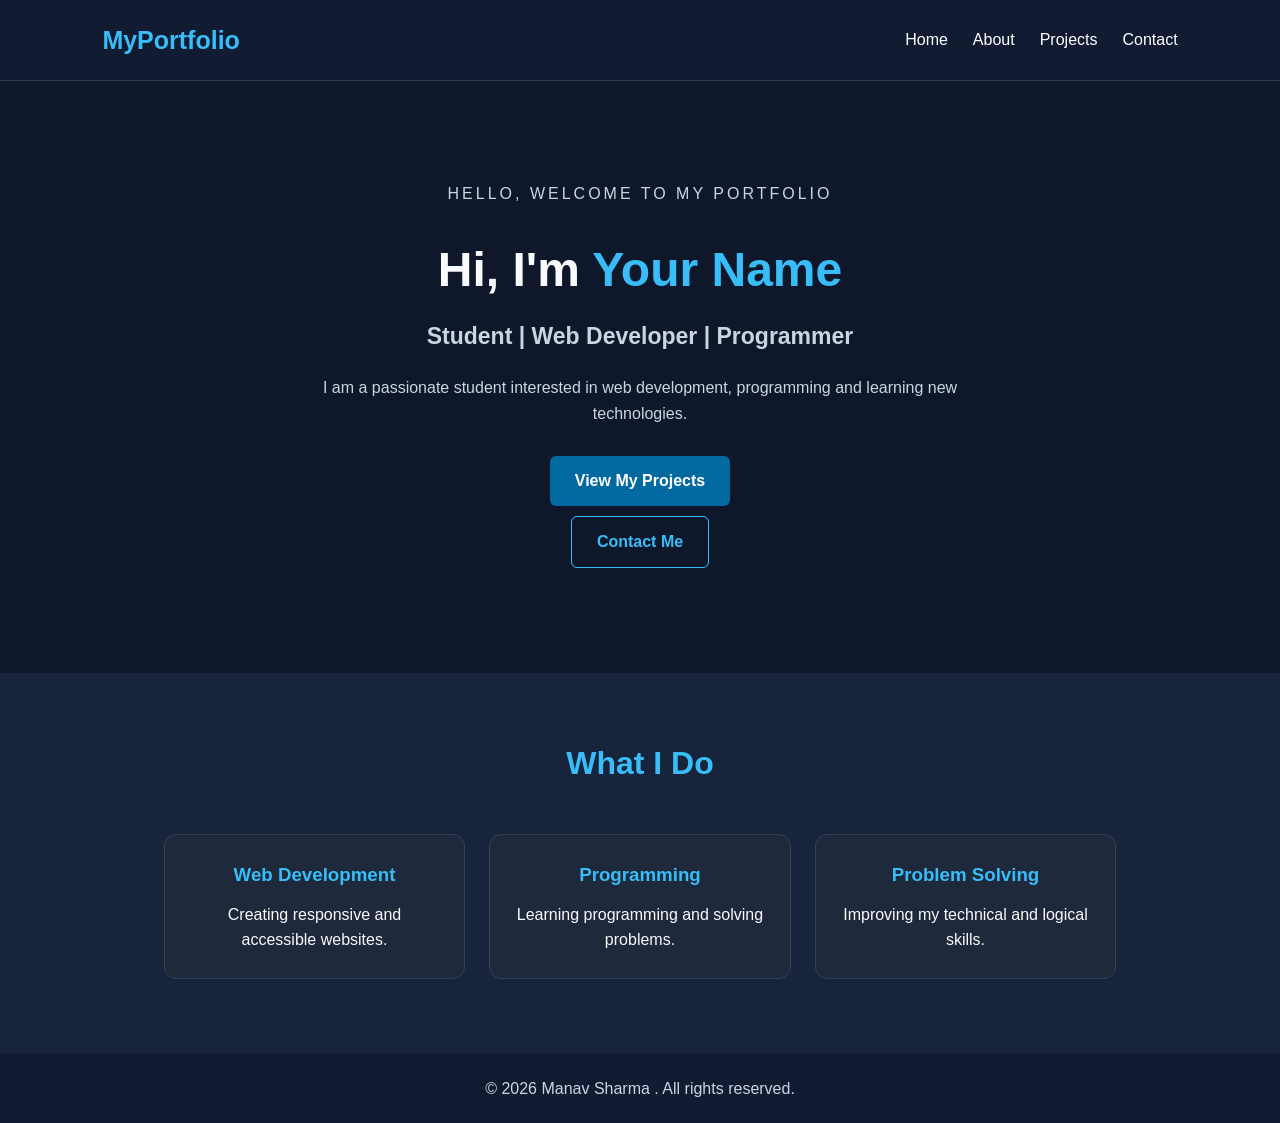
==== index.html @ a0c36248 "Add files via upload" ====
<!DOCTYPE html>
<html lang="en">
<head>
    <meta charset="UTF-8">
    <meta name="viewport" content="width=device-width, initial-scale=1.0">

    <meta name="description" content="Personal portfolio website showcasing my skills, education and projects.">
    <meta name="author" content="Your Name">

    <title>My Portfolio | Home</title>

    <link rel="stylesheet" href="style.css">
    <script src="script.js" defer></script>
</head>

<body>

    <header>
        <nav aria-label="Main navigation">
            <a href="index.html" class="logo">MyPortfolio</a>

            <ul>
                <li><a href="index.html" aria-current="page">Home</a></li>
                <li><a href="about.html">About</a></li>
                <li><a href="projects.html">Projects</a></li>
                <li><a href="contact.html">Contact</a></li>
            </ul>
        </nav>
    </header>

    <main>
        <section class="hero" aria-labelledby="hero-title">

            <p class="intro">HELLO, WELCOME TO MY PORTFOLIO</p>

            <h1 id="hero-title">
                Hi, I'm <span>Your Name</span>
            </h1>

            <h2>Student | Web Developer | Programmer</h2>

            <p>
                I am a passionate student interested in web development,
                programming and learning new technologies.
            </p>

            <a href="projects.html" class="btn">View My Projects</a>

            <a href="contact.html" class="btn secondary">Contact Me</a>

        </section>

        <section class="highlights" aria-labelledby="highlights-title">
            <h2 id="highlights-title">What I Do</h2>

            <article>
                <h3>Web Development</h3>
                <p>Creating responsive and accessible websites.</p>
            </article>

            <article>
                <h3>Programming</h3>
                <p>Learning programming and solving problems.</p>
            </article>

            <article>
                <h3>Problem Solving</h3>
                <p>Improving my technical and logical skills.</p>
            </article>
        </section>
    </main>

    <footer>
        <p>&copy; 2026 Manav Sharma . All rights reserved.</p>
    </footer>

</body>
</html>
---- style.css ----
/* General Settings */
* {
    margin: 0;
    padding: 0;
    box-sizing: border-box;
}

html {
    scroll-behavior: smooth;
}

body {
    font-family: Arial, sans-serif;
    background: #0f172a;
    color: #f8fafc;
    line-height: 1.6;
}

/* Navigation */
header {
    background: #111c33;
    padding: 20px 8%;
    border-bottom: 1px solid #334155;
}

nav {
    display: flex;
    justify-content: space-between;
    align-items: center;
    flex-wrap: wrap;
    gap: 15px;
}

.logo {
    color: #38bdf8;
    font-size: 25px;
    font-weight: bold;
    text-decoration: none;
}

nav ul {
    display: flex;
    list-style: none;
    gap: 25px;
}

nav ul a {
    color: #ffffff;
    text-decoration: none;
    transition: 0.3s;
}

nav ul a:hover,
nav ul a:focus {
    color: #38bdf8;
}

/* Hero Section */
.hero {
    min-height: 480px;
    padding: 100px 10%;
    text-align: center;
    display: flex;
    flex-direction: column;
    align-items: center;
    justify-content: center;
}

.intro {
    color: #38bdf8;
    letter-spacing: 3px;
    margin-bottom: 15px;
}

.hero h1 {
    font-size: 48px;
    margin-bottom: 10px;
}

.hero h1 span {
    color: #38bdf8;
}

.hero h2 {
    font-size: 23px;
    color: #cbd5e1;
    margin-bottom: 20px;
}

.hero p {
    max-width: 650px;
    color: #cbd5e1;
    margin-bottom: 25px;
}

/* Buttons - Improved Contrast */
.btn {
    display: inline-block;
    background: #0369a1;
    color: #ffffff;
    padding: 12px 25px;
    margin: 5px;
    border-radius: 6px;
    text-decoration: none;
    font-weight: bold;
    transition: 0.3s;
}

.btn:hover {
    background: #075985;
    transform: translateY(-3px);
}

.btn.secondary {
    background: transparent;
    border: 1px solid #38bdf8;
    color: #38bdf8;
}

/* Highlights */
.highlights {
    padding: 65px 8%;
    text-align: center;
    background: #17243b;
}

.highlights h2 {
    font-size: 32px;
    margin-bottom: 35px;
    color: #38bdf8;
}

.highlights article {
    display: inline-block;
    vertical-align: top;
    width: 28%;
    min-width: 220px;
    padding: 25px;
    margin: 10px;
    background: #1e293b;
    border: 1px solid #334155;
    border-radius: 12px;
}

.highlights article h3 {
    color: #38bdf8;
    margin-bottom: 12px;
}

/* Footer */
footer {
    text-align: center;
    padding: 22px;
    background: #111c33;
    color: #cbd5e1;
}

/* Keyboard Accessibility */
a:focus-visible,
button:focus-visible {
    outline: 3px solid #facc15;
    outline-offset: 4px;
}

/* Responsive Design */
@media (max-width: 768px) {
    nav {
        flex-direction: column;
    }

    nav ul {
        flex-wrap: wrap;
        justify-content: center;
        gap: 15px;
    }

    .hero {
        padding: 65px 5%;
    }

    .hero h1 {
        font-size: 34px;
    }

    .hero h2 {
        font-size: 19px;
    }

    .highlights article {
        width: 90%;
    }
}

/* Inner Pages */
.page-content {
    max-width: 1100px;
    min-height: 65vh;
    margin: auto;
    padding: 65px 8%;
}

.page-content h1 {
    font-size: 40px;
    color: #38bdf8;
    text-align: center;
    margin-bottom: 10px;
}

.page-content .intro {
    text-align: center;
    margin-bottom: 35px;
}

.content-card {
    background: #1e293b;
    border: 1px solid #334155;
    border-radius: 12px;
    padding: 28px;
    margin: 20px 0;
}

.content-card h2 {
    color: #38bdf8;
    margin-bottom: 12px;
}

.content-card p,
.content-card li {
    color: #cbd5e1;
}

.content-card ul {
    padding-left: 25px;
}

.project-grid {
    display: grid;
    grid-template-columns: repeat(auto-fit, minmax(230px, 1fr));
    gap: 20px;
}

.project-grid .content-card {
    margin: 0;
}

/* Contact Form */
.form-group {
    margin-bottom: 20px;
}

.form-group label {
    display: block;
    margin-bottom: 8px;
    font-weight: bold;
}

.form-group input,
.form-group textarea {
    width: 100%;
    padding: 12px;
    background: #0f172a;
    color: #ffffff;
    border: 1px solid #64748b;
    border-radius: 6px;
    font: inherit;
}

.form-group input:focus,
.form-group textarea:focus {
    outline: 2px solid #38bdf8;
    border-color: #38bdf8;
}

button {
    cursor: pointer;
    border: none;
    font: inherit;
}

#form-status {
    margin-top: 15px;
    color: #38bdf8;
}
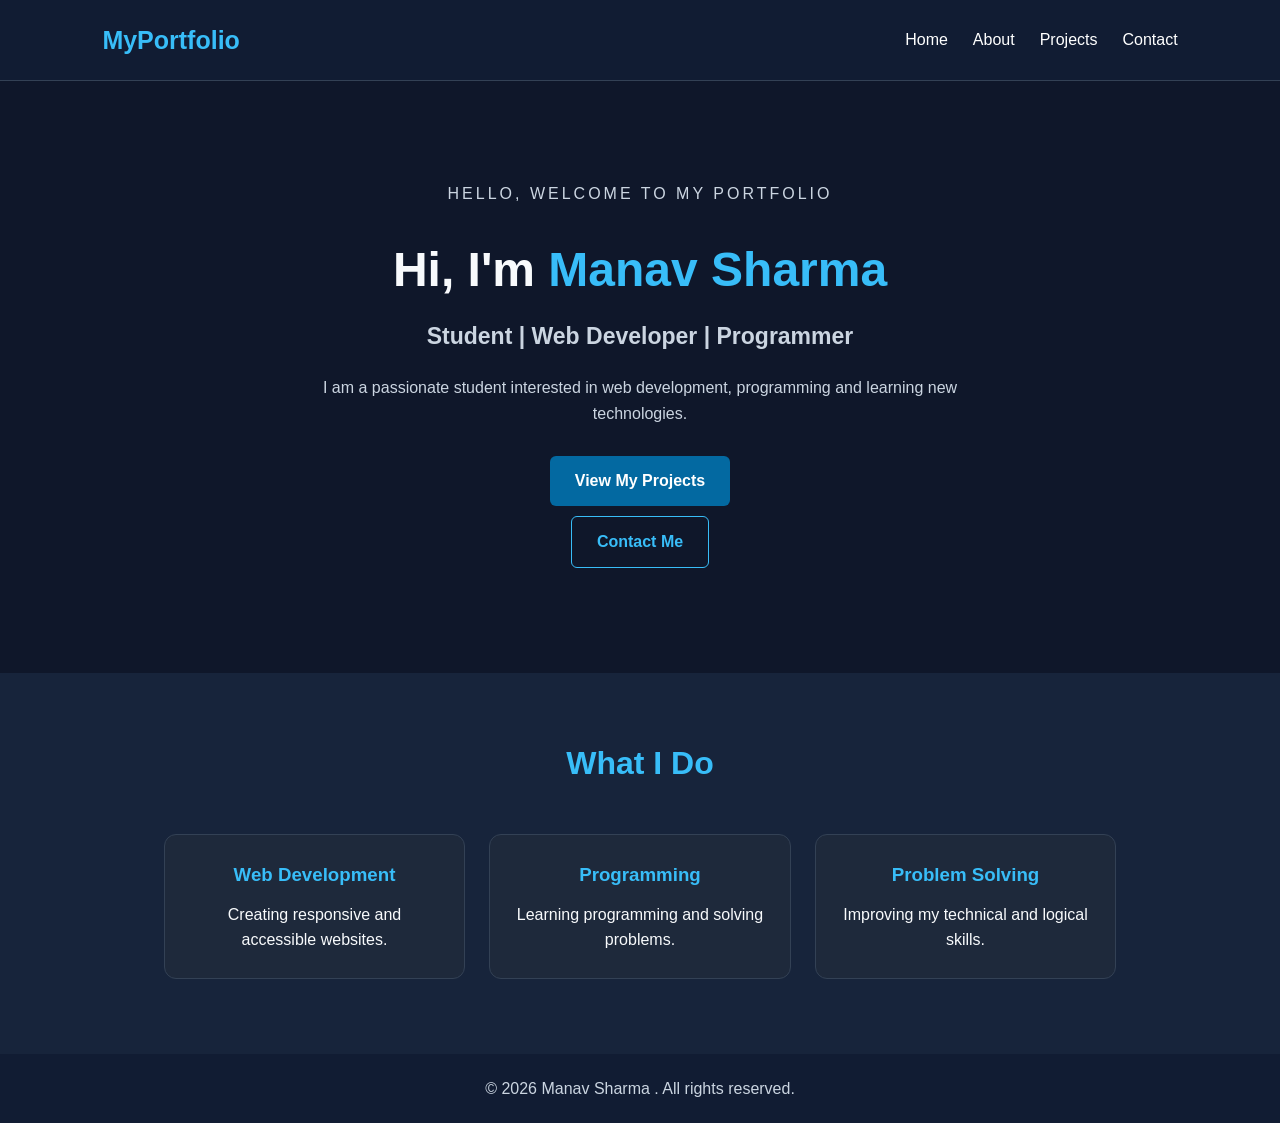
==== commit 4cabeec7: "Add files via upload updated home page name" ====
--- a/index.html
+++ b/index.html
@@ -35,7 +35,7 @@
             <p class="intro">HELLO, WELCOME TO MY PORTFOLIO</p>
 
             <h1 id="hero-title">
-                Hi, I'm <span>Your Name</span>
+                Hi, I'm <span>Manav Sharma</span>
             </h1>
 
             <h2>Student | Web Developer | Programmer</h2>
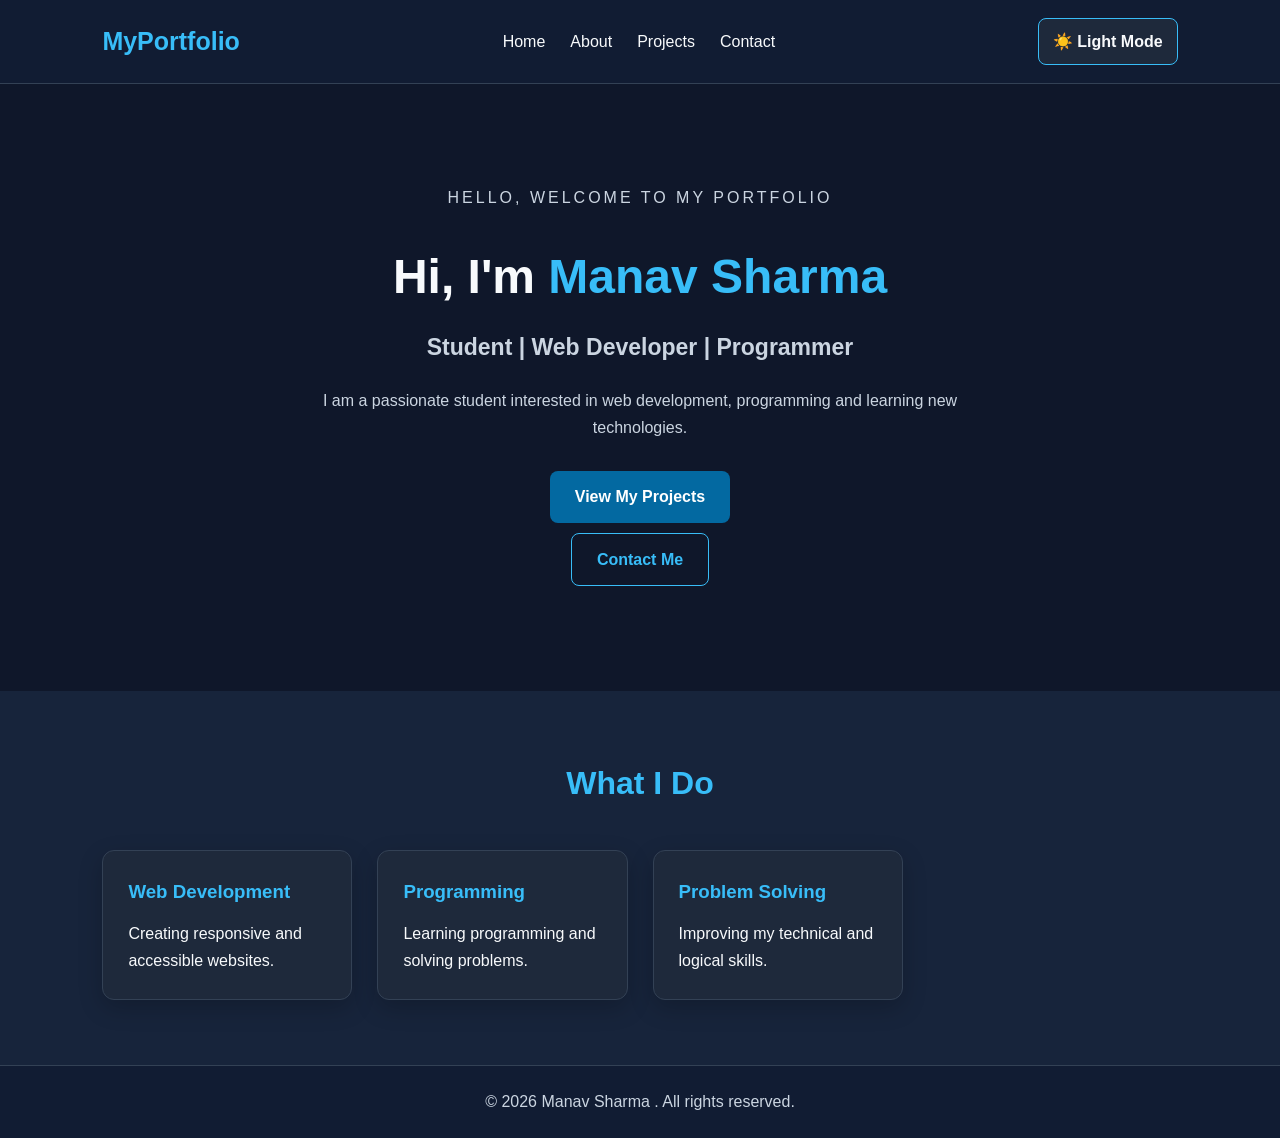
==== commit b3cfbe4f: "Add files via upload Update Advancesd css3 Portfolio Website." ====
--- a/index.html
+++ b/index.html
@@ -26,6 +26,9 @@
                 <li><a href="projects.html">Projects</a></li>
                 <li><a href="contact.html">Contact</a></li>
             </ul>
+            <button id="theme-toggle" class="theme-toggle" type="button">
+    ☀️ Light Mode
+</button>
         </nav>
     </header>
 
--- a/style.css
+++ b/style.css
@@ -1,5 +1,51 @@
 
-/* General Settings */
+/* =====================================
+   1. CSS VARIABLES & THEME SETTINGS
+===================================== */
+
+:root {
+    color-scheme: dark;
+
+    --bg-color: #0f172a;
+    --header-bg: #111c33;
+    --section-bg: #17243b;
+    --card-bg: #1e293b;
+
+    --text-color: #f8fafc;
+    --muted-color: #cbd5e1;
+    --primary-color: #38bdf8;
+    --button-bg: #0369a1;
+    --border-color: #334155;
+
+    --shadow: 0 8px 25px rgba(0, 0, 0, 0.2);
+    --transition: 0.3s ease;
+
+    --container-width: 1100px;
+}
+
+/* Light Theme Support */
+
+html[data-theme="light"] {
+    color-scheme: light;
+
+    --bg-color: #f8fafc;
+    --header-bg: #ffffff;
+    --section-bg: #eaf2f8;
+    --card-bg: #ffffff;
+
+    --text-color: #0f172a;
+    --muted-color: #334155;
+    --primary-color: #0369a1;
+    --button-bg: #0369a1;
+    --border-color: #cbd5e1;
+
+    --shadow: 0 8px 25px rgba(15, 23, 42, 0.08);
+}
+
+/* =====================================
+   2. GENERAL SETTINGS
+===================================== */
+
 * {
     margin: 0;
     padding: 0;
@@ -8,20 +54,51 @@
 
 html {
     scroll-behavior: smooth;
+    scroll-padding-top: 90px;
 }
 
 body {
     font-family: Arial, sans-serif;
-    background: #0f172a;
-    color: #f8fafc;
-    line-height: 1.6;
-}
-
-/* Navigation */
+    background: var(--bg-color);
+    color: var(--text-color);
+    line-height: 1.7;
+    transition: background var(--transition),
+                color var(--transition);
+}
+
+img {
+    max-width: 100%;
+    display: block;
+}
+
+a {
+    transition: color var(--transition);
+}
+
+button,
+input,
+textarea {
+    font: inherit;
+}
+
+/* Reusable Container */
+
+.container {
+    width: min(90%, var(--container-width));
+    margin-inline: auto;
+}
+
+/* =====================================
+   3. HEADER & NAVIGATION - FLEXBOX
+===================================== */
+
 header {
-    background: #111c33;
-    padding: 20px 8%;
-    border-bottom: 1px solid #334155;
+    background: var(--header-bg);
+    padding: 18px 8%;
+    border-bottom: 1px solid var(--border-color);
+    position: sticky;
+    top: 0;
+    z-index: 1000;
 }
 
 nav {
@@ -29,11 +106,11 @@
     justify-content: space-between;
     align-items: center;
     flex-wrap: wrap;
-    gap: 15px;
+    gap: 20px;
 }
 
 .logo {
-    color: #38bdf8;
+    color: var(--primary-color);
     font-size: 25px;
     font-weight: bold;
     text-decoration: none;
@@ -41,136 +118,299 @@
 
 nav ul {
     display: flex;
+    align-items: center;
+    flex-wrap: wrap;
+    gap: 25px;
     list-style: none;
-    gap: 25px;
 }
 
 nav ul a {
-    color: #ffffff;
+    color: var(--text-color);
     text-decoration: none;
-    transition: 0.3s;
+    font-weight: 500;
 }
 
 nav ul a:hover,
 nav ul a:focus {
-    color: #38bdf8;
-}
-
-/* Hero Section */
+    color: var(--primary-color);
+}
+
+/* =====================================
+   4. HERO SECTION - FLEXBOX
+===================================== */
+
 .hero {
     min-height: 480px;
-    padding: 100px 10%;
-    text-align: center;
+    padding: clamp(60px, 10vw, 100px) 8%;
     display: flex;
     flex-direction: column;
+    justify-content: center;
     align-items: center;
-    justify-content: center;
+    text-align: center;
 }
 
 .intro {
-    color: #38bdf8;
+    color: var(--primary-color);
     letter-spacing: 3px;
     margin-bottom: 15px;
 }
 
 .hero h1 {
-    font-size: 48px;
+    font-size: clamp(32px, 5vw, 48px);
     margin-bottom: 10px;
 }
 
 .hero h1 span {
-    color: #38bdf8;
+    color: var(--primary-color);
 }
 
 .hero h2 {
-    font-size: 23px;
-    color: #cbd5e1;
+    font-size: clamp(18px, 3vw, 23px);
+    color: var(--muted-color);
     margin-bottom: 20px;
 }
 
 .hero p {
     max-width: 650px;
-    color: #cbd5e1;
+    color: var(--muted-color);
     margin-bottom: 25px;
 }
 
-/* Buttons - Improved Contrast */
+/* =====================================
+   5. BUTTONS & ANIMATIONS
+===================================== */
+
 .btn {
     display: inline-block;
-    background: #0369a1;
+    background: var(--button-bg);
     color: #ffffff;
     padding: 12px 25px;
     margin: 5px;
-    border-radius: 6px;
+    border-radius: 8px;
     text-decoration: none;
     font-weight: bold;
-    transition: 0.3s;
+    transition: transform var(--transition),
+                background var(--transition),
+                box-shadow var(--transition);
 }
 
 .btn:hover {
     background: #075985;
-    transform: translateY(-3px);
+    transform: translateY(-4px);
+    box-shadow: var(--shadow);
 }
 
 .btn.secondary {
     background: transparent;
-    border: 1px solid #38bdf8;
-    color: #38bdf8;
-}
-
-/* Highlights */
+    border: 1px solid var(--primary-color);
+    color: var(--primary-color);
+}
+
+.btn.secondary:hover {
+    background: var(--primary-color);
+    color: #ffffff;
+}
+
+/* =====================================
+   6. HIGHLIGHTS - CSS GRID
+===================================== */
+
 .highlights {
     padding: 65px 8%;
+    background: var(--section-bg);
+
+    display: grid;
+    grid-template-columns: repeat(auto-fit, minmax(min(100%, 230px), 1fr));
+    gap: 25px;
+    align-items: stretch;
+}
+
+.highlights h2 {
+    grid-column: 1 / -1;
+    font-size: clamp(26px, 4vw, 32px);
     text-align: center;
-    background: #17243b;
-}
-
-.highlights h2 {
-    font-size: 32px;
+    color: var(--primary-color);
+    margin-bottom: 15px;
+}
+
+.highlights article {
+    width: 100%;
+    padding: 25px;
+    background: var(--card-bg);
+    border: 1px solid var(--border-color);
+    border-radius: 12px;
+    box-shadow: var(--shadow);
+    transition: transform var(--transition),
+                border-color var(--transition);
+}
+
+.highlights article:hover {
+    transform: translateY(-6px);
+    border-color: var(--primary-color);
+}
+
+.highlights article h3 {
+    color: var(--primary-color);
+    margin-bottom: 12px;
+}
+
+/* =====================================
+   7. INNER PAGES
+===================================== */
+
+.page-content {
+    width: min(90%, var(--container-width));
+    min-height: 65vh;
+    margin-inline: auto;
+    padding: 65px 0;
+}
+
+.page-content h1 {
+    font-size: clamp(28px, 4vw, 40px);
+    color: var(--primary-color);
+    text-align: center;
+    margin-bottom: 10px;
+}
+
+.page-content .intro {
+    text-align: center;
     margin-bottom: 35px;
-    color: #38bdf8;
-}
-
-.highlights article {
-    display: inline-block;
-    vertical-align: top;
-    width: 28%;
-    min-width: 220px;
-    padding: 25px;
-    margin: 10px;
-    background: #1e293b;
-    border: 1px solid #334155;
+}
+
+.content-card {
+    background: var(--card-bg);
+    border: 1px solid var(--border-color);
     border-radius: 12px;
-}
-
-.highlights article h3 {
-    color: #38bdf8;
+    padding: clamp(20px, 4vw, 28px);
+    margin: 20px 0;
+    box-shadow: var(--shadow);
+    transition: transform var(--transition),
+                border-color var(--transition);
+}
+
+.content-card:hover {
+    transform: translateY(-4px);
+    border-color: var(--primary-color);
+}
+
+.content-card h2 {
+    color: var(--primary-color);
     margin-bottom: 12px;
 }
 
-/* Footer */
+.content-card p,
+.content-card li {
+    color: var(--muted-color);
+}
+
+.content-card ul {
+    padding-left: 25px;
+}
+
+/* =====================================
+   8. PROJECT SECTION - ADVANCED GRID
+===================================== */
+
+.project-grid {
+    display: grid;
+    grid-template-columns: repeat(auto-fit, minmax(min(100%, 250px), 1fr));
+    gap: 25px;
+    align-items: stretch;
+}
+
+.project-grid .content-card {
+    margin: 0;
+}
+
+/* =====================================
+   9. CONTACT FORM
+===================================== */
+
+.form-group {
+    margin-bottom: 20px;
+}
+
+.form-group label {
+    display: block;
+    margin-bottom: 8px;
+    font-weight: bold;
+}
+
+.form-group input,
+.form-group textarea {
+    width: 100%;
+    padding: 12px;
+    background: var(--bg-color);
+    color: var(--text-color);
+    border: 1px solid var(--border-color);
+    border-radius: 8px;
+    transition: border-color var(--transition);
+}
+
+.form-group textarea {
+    min-height: 130px;
+    resize: vertical;
+}
+
+.form-group input:focus,
+.form-group textarea:focus {
+    outline: 2px solid var(--primary-color);
+    border-color: var(--primary-color);
+}
+
+button {
+    cursor: pointer;
+    border: none;
+}
+
+#form-status {
+    margin-top: 15px;
+    color: var(--primary-color);
+}
+
+/* =====================================
+   10. FOOTER
+===================================== */
+
 footer {
     text-align: center;
     padding: 22px;
-    background: #111c33;
-    color: #cbd5e1;
-}
-
-/* Keyboard Accessibility */
+    background: var(--header-bg);
+    color: var(--muted-color);
+    border-top: 1px solid var(--border-color);
+}
+
+/* =====================================
+   11. ACCESSIBILITY
+===================================== */
+
 a:focus-visible,
 button:focus-visible {
     outline: 3px solid #facc15;
     outline-offset: 4px;
 }
 
-/* Responsive Design */
+::selection {
+    background: var(--primary-color);
+    color: #ffffff;
+}
+
+/* =====================================
+   12. TABLET RESPONSIVE DESIGN
+===================================== */
+
 @media (max-width: 768px) {
+
+    header {
+        padding: 15px 5%;
+    }
+
     nav {
         flex-direction: column;
+        justify-content: center;
     }
 
     nav ul {
-        flex-wrap: wrap;
         justify-content: center;
         gap: 15px;
     }
@@ -179,106 +419,89 @@
         padding: 65px 5%;
     }
 
+    .highlights {
+        padding: 45px 5%;
+    }
+
+    .page-content {
+        padding: 45px 0;
+    }
+}
+
+/* =====================================
+   13. MOBILE RESPONSIVE DESIGN
+===================================== */
+
+@media (max-width: 480px) {
+
+    .logo {
+        font-size: 22px;
+    }
+
+    nav ul {
+        gap: 12px;
+    }
+
+    nav ul a {
+        font-size: 14px;
+    }
+
+    .hero {
+        min-height: 400px;
+        padding: 50px 5%;
+    }
+
     .hero h1 {
-        font-size: 34px;
+        font-size: 30px;
     }
 
     .hero h2 {
-        font-size: 19px;
-    }
-
-    .highlights article {
-        width: 90%;
-    }
-}
-
-/* Inner Pages */
-.page-content {
-    max-width: 1100px;
-    min-height: 65vh;
-    margin: auto;
-    padding: 65px 8%;
-}
-
-.page-content h1 {
-    font-size: 40px;
-    color: #38bdf8;
-    text-align: center;
-    margin-bottom: 10px;
-}
-
-.page-content .intro {
-    text-align: center;
-    margin-bottom: 35px;
-}
-
-.content-card {
-    background: #1e293b;
-    border: 1px solid #334155;
-    border-radius: 12px;
-    padding: 28px;
-    margin: 20px 0;
-}
-
-.content-card h2 {
-    color: #38bdf8;
-    margin-bottom: 12px;
-}
-
-.content-card p,
-.content-card li {
-    color: #cbd5e1;
-}
-
-.content-card ul {
-    padding-left: 25px;
-}
-
-.project-grid {
-    display: grid;
-    grid-template-columns: repeat(auto-fit, minmax(230px, 1fr));
-    gap: 20px;
-}
-
-.project-grid .content-card {
-    margin: 0;
-}
-
-/* Contact Form */
-.form-group {
-    margin-bottom: 20px;
-}
-
-.form-group label {
-    display: block;
-    margin-bottom: 8px;
+        font-size: 18px;
+    }
+
+    .btn {
+        padding: 11px 18px;
+    }
+
+    .highlights {
+        grid-template-columns: 1fr;
+    }
+
+    .content-card {
+        padding: 20px;
+    }
+}
+
+/* =====================================
+   14. REDUCED MOTION ACCESSIBILITY
+===================================== */
+
+@media (prefers-reduced-motion: reduce) {
+
+    *,
+    *::before,
+    *::after {
+        scroll-behavior: auto !important;
+        animation-duration: 0.01ms !important;
+        transition-duration: 0.01ms !important;
+    }
+}
+
+/* Light/Dark Theme Toggle Button */
+
+.theme-toggle {
+    background: var(--card-bg);
+    color: var(--text-color);
+    border: 1px solid var(--primary-color);
+    border-radius: 8px;
+    padding: 9px 14px;
     font-weight: bold;
-}
-
-.form-group input,
-.form-group textarea {
-    width: 100%;
-    padding: 12px;
-    background: #0f172a;
+    cursor: pointer;
+    transition: all 0.3s ease;
+}
+
+.theme-toggle:hover {
+    background: var(--primary-color);
     color: #ffffff;
-    border: 1px solid #64748b;
-    border-radius: 6px;
-    font: inherit;
-}
-
-.form-group input:focus,
-.form-group textarea:focus {
-    outline: 2px solid #38bdf8;
-    border-color: #38bdf8;
-}
-
-button {
-    cursor: pointer;
-    border: none;
-    font: inherit;
-}
-
-#form-status {
-    margin-top: 15px;
-    color: #38bdf8;
-}
+    transform: translateY(-2px);
+}
